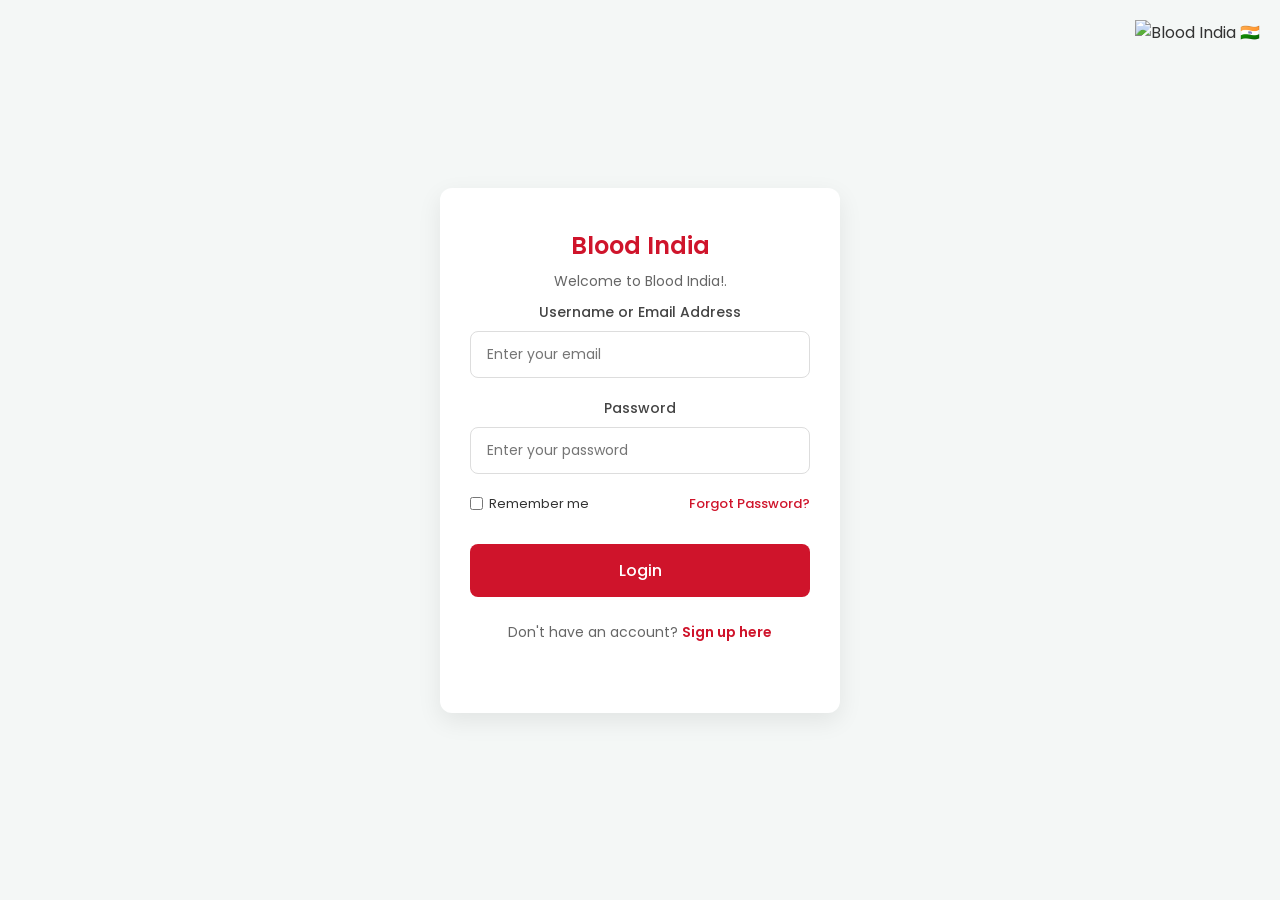
==== index.html @ 9ed2c8af "Html changes" ====
<!DOCTYPE html>
<html lang="en">
<head>
    <meta charset="UTF-8">
    <meta name="viewport" content="width=device-width, initial-scale=1.0">
    <title>Login - Blood India</title>
    <link rel="stylesheet" href="style.css">
    <link href="https://fonts.googleapis.com/css2?family=Poppins:wght@300;400;500;600&display=swap" rel="stylesheet">
</head>
<body>
    <div class="login-wrapper">
        <div class="login-card">
            <div class="login-header">
                <div class="logo-icon">
                <h1>Blood India</h1>
                <p>Welcome to Blood India!.</p>
            </div>
            
            <form action="#" method="POST" class="login-form">
                <div class="input-group">
                    <label for="email">Username or Email Address</label>
                    <input type="email" id="email" name="email" placeholder="Enter your email" required>
                </div>
                
                <div class="input-group">
                    <label for="password">Password</label>
                    <input type="password" id="password" name="password" placeholder="Enter your password" required>
                </div>
                
                <div class="form-actions">
                    <div class="remember-me">
                        <input type="checkbox" id="remember">
                        <label for="remember">Remember me</label>
                    </div>
                    <a href="#" class="forgot-password">Forgot Password?</a>
                </div>
                
                <button type="submit" class="login-btn">Login</button>
            </form>
            
            <div class="login-footer">
                <p>Don't have an account? <a href="#">Sign up here</a></p>
            </div>
        </div>
    </div>
</body>
</html>

<div class="logo-container">
    <img src="file:///Users/prajwalurs/Downloads/blood-india-logo.svg" alt="Blood India 🇮🇳" class="top-right-logo">
</div>
---- style.css ----
/* --- Global Reset & Typography --- */
* {
    margin: 0;
    padding: 0;
    box-sizing: border-box;
    font-family: 'Poppins', sans-serif;
}

body {
    background-color: #f4f7f6;
    color: #333;
    display: flex;
    justify-content: center;
    align-items: center;
    min-height: 100vh;
}

/* --- Layout & Card Styling --- */
.login-wrapper {
    width: 100%;
    padding: 20px;
    display: flex;
    justify-content: center;
}

.login-card {
    background-color: #ffffff;
    max-width: 400px;
    width: 100%;
    padding: 40px 30px;
    border-radius: 12px;
    box-shadow: 0 8px 24px rgba(0, 0, 0, 0.08);
}

/* --- Header & Branding --- */
.login-header {
    text-align: center;
    margin-bottom: 30px;
}

.logo-icon {
    font-size: 40px;
    margin-bottom: 10px;
}

.login-header h1 {
    font-size: 24px;
    color: #cf142b; /* Crimson Red matching the Blood India theme */
    font-weight: 600;
    margin-bottom: 8px;
}

.login-header p {
    font-size: 14px;
    color: #666;
}

/* --- Form Inputs --- */
.login-form {
    display: flex;
    flex-direction: column;
    gap: 20px;
}

.input-group {
    display: flex;
    flex-direction: column;
    gap: 8px;
}

.input-group label {
    font-size: 14px;
    font-weight: 500;
    color: #444;
}

.input-group input {
    padding: 12px 16px;
    border: 1px solid #ddd;
    border-radius: 8px;
    font-size: 14px;
    outline: none;
    transition: border-color 0.3s ease;
}

.input-group input:focus {
    border-color: #cf142b;
    box-shadow: 0 0 0 3px rgba(207, 20, 43, 0.1);
}

/* --- Form Actions (Remember Me & Forgot Password) --- */
.form-actions {
    display: flex;
    justify-content: space-between;
    align-items: center;
    font-size: 13px;
}

.remember-me {
    display: flex;
    align-items: center;
    gap: 6px;
}

.forgot-password {
    color: #cf142b;
    text-decoration: none;
    font-weight: 500;
}

.forgot-password:hover {
    text-decoration: underline;
}

/* --- Submit Button --- */
.login-btn {
    background-color: #cf142b;
    color: white;
    border: none;
    padding: 14px;
    border-radius: 8px;
    font-size: 16px;
    font-weight: 500;
    cursor: pointer;
    transition: background-color 0.3s ease, transform 0.1s ease;
    margin-top: 10px;
}

.login-btn:hover {
    background-color: #a81023;
}

.login-btn:active {
    transform: scale(0.98);
}

/* --- Footer Section --- */
.login-footer {
    text-align: center;
    margin-top: 25px;
    font-size: 14px;
    color: #666;
}

.login-footer a {
    color: #cf142b;
    text-decoration: none;
    font-weight: 600;
}

.login-footer a:hover {
    text-decoration: underline;
}

.logo-container {
    position: fixed;
    top: 20px;   /* Distance from the top edge */
    right: 20px; /* Distance from the right edge */
    z-index: 1000; /* Ensures it stays on top of other elements */
}

.top-right-logo {
    height: 60px; /* Adjust the height to fit your design */
    width: auto;  /* Maintains the aspect ratio */
}
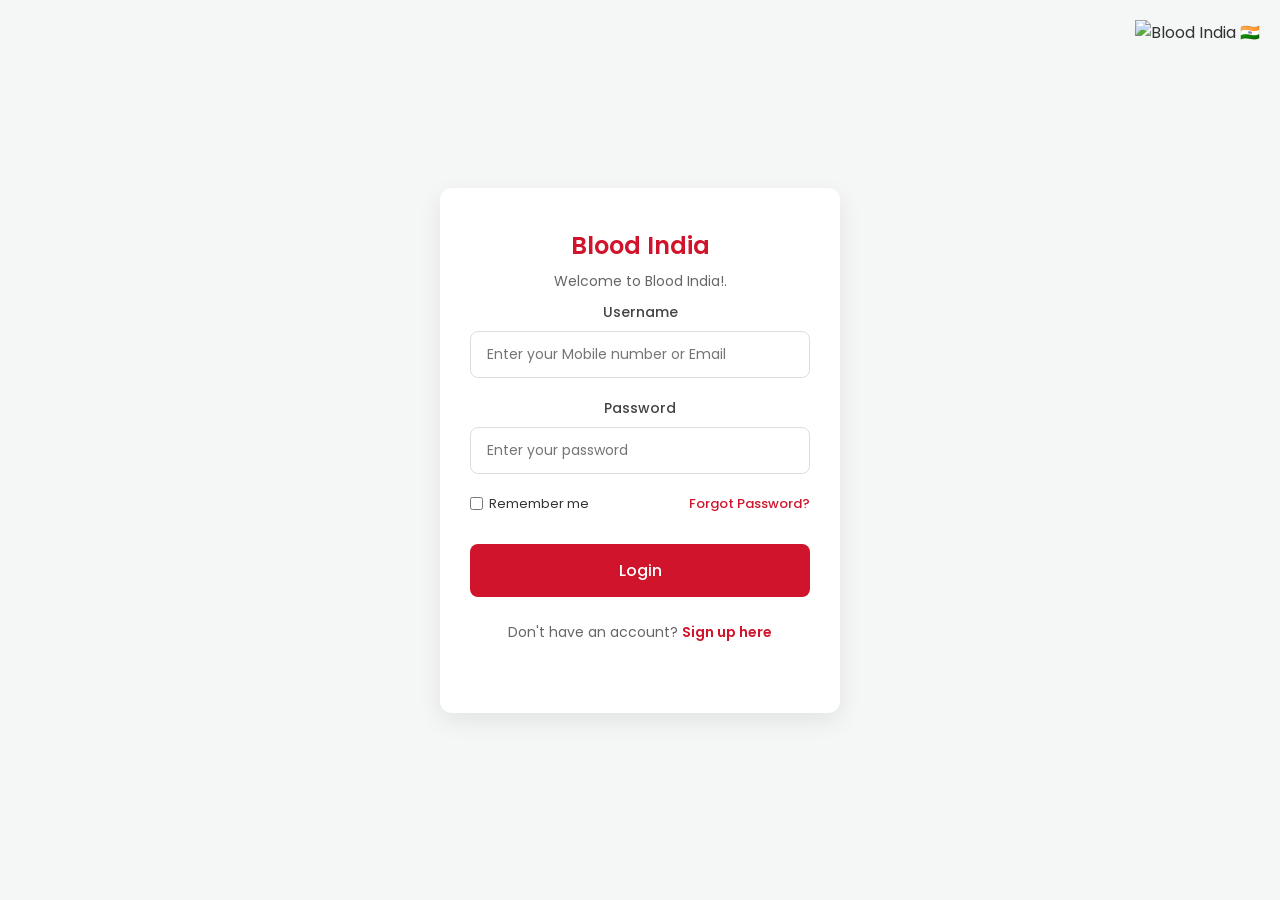
==== commit 7c3894c9: "Added CSS corrections" ====
--- a/index.html
+++ b/index.html
@@ -18,8 +18,8 @@
             
             <form action="#" method="POST" class="login-form">
                 <div class="input-group">
-                    <label for="email">Username or Email Address</label>
-                    <input type="email" id="email" name="email" placeholder="Enter your email" required>
+                    <label for="email">Username</label>
+                    <input type="email" id="email" name="email" placeholder="Enter your Mobile number or Email" required>
                 </div>
                 
                 <div class="input-group">
--- a/style.css
+++ b/style.css
@@ -152,6 +152,12 @@
     text-decoration: underline;
 }
 
+.password-label-container {
+  text-align: left;
+  display: block;
+  width: 100%;
+}
+
 .logo-container {
     position: fixed;
     top: 20px;   /* Distance from the top edge */
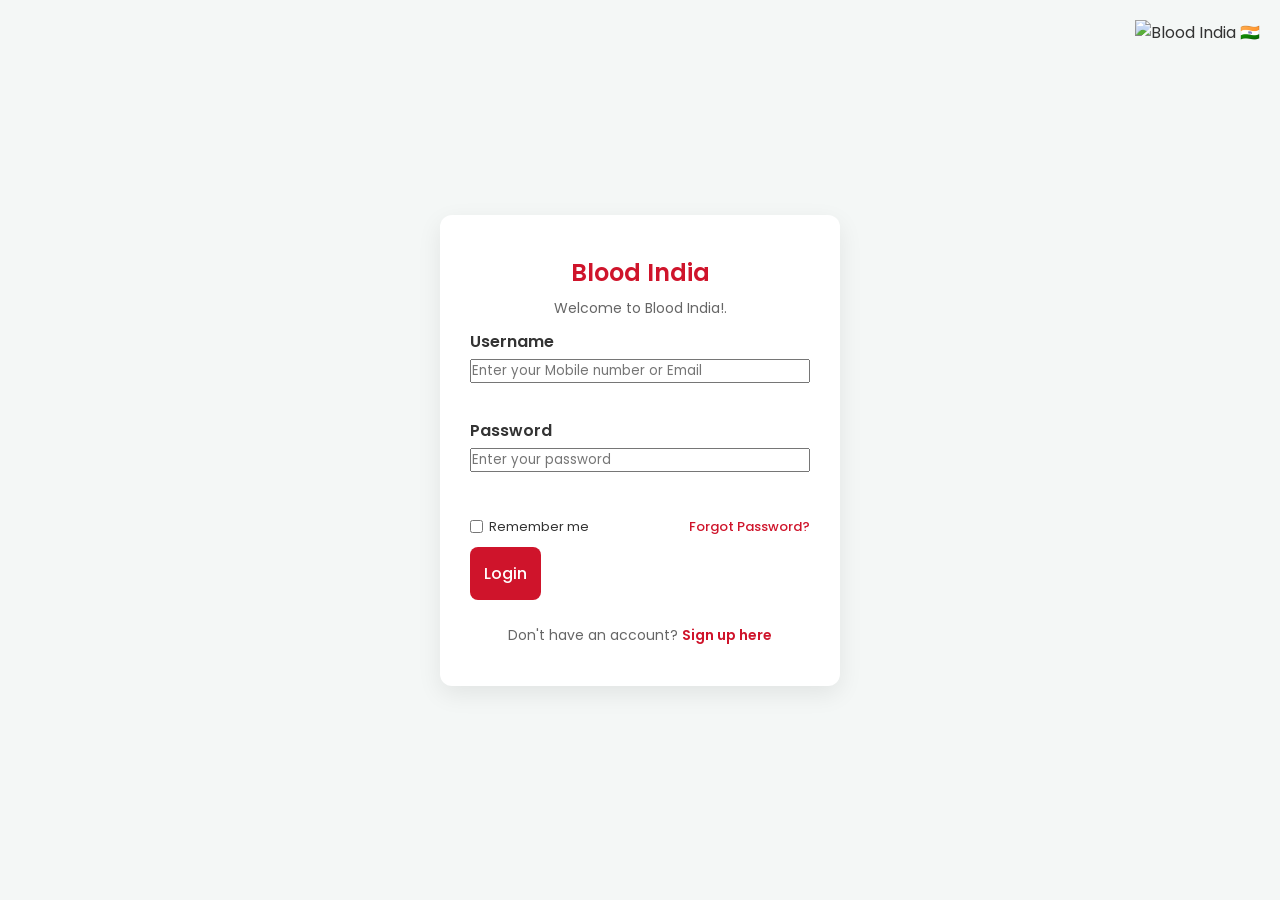
==== commit 4334f85a: "css correction" ====
--- a/index.html
+++ b/index.html
@@ -17,14 +17,15 @@
             </div>
             
             <form action="#" method="POST" class="login-form">
-                <div class="input-group">
-                    <label for="email">Username</label>
-                    <input type="email" id="email" name="email" placeholder="Enter your Mobile number or Email" required>
+                <div class="form-group">
+                <label for="username">Username</label>
+                <input type="text" id="username" placeholder="Enter your Mobile number or Email">
                 </div>
-                
-                <div class="input-group">
+
+                <div class="form-group">
                     <label for="password">Password</label>
-                    <input type="password" id="password" name="password" placeholder="Enter your password" required>
+                    <input type="password" id="password" placeholder="Enter your password">
+                </div>
                 </div>
                 
                 <div class="form-actions">
@@ -48,4 +49,5 @@
 
 <div class="logo-container">
     <img src="file:///Users/prajwalurs/Downloads/blood-india-logo.svg" alt="Blood India 🇮🇳" class="top-right-logo">
-</div>+</div>
+
--- a/style.css
+++ b/style.css
@@ -168,4 +168,23 @@
 .top-right-logo {
     height: 60px; /* Adjust the height to fit your design */
     width: auto;  /* Maintains the aspect ratio */
+}
+.form-group {
+    display: flex;
+    flex-direction: column;
+    align-items: flex-start; /* Aligns the children (label and input) to the left */
+    width: 100%;             /* Ensures it takes the full width of the login card */
+    margin-bottom: 15px;     /* Spacing between the fields */
+}
+
+.form-group label {
+    text-align: left;
+    width: 100%;
+    margin-bottom: 5px;      /* Small gap between the label and the input box */
+    font-weight: 600;        /* To match the bold styling in your screenshot */
+}
+
+.form-group input {
+    width: 100%;             /* Ensures the input box fills the card width */
+    /* Add your existing padding and border styles here */
 }
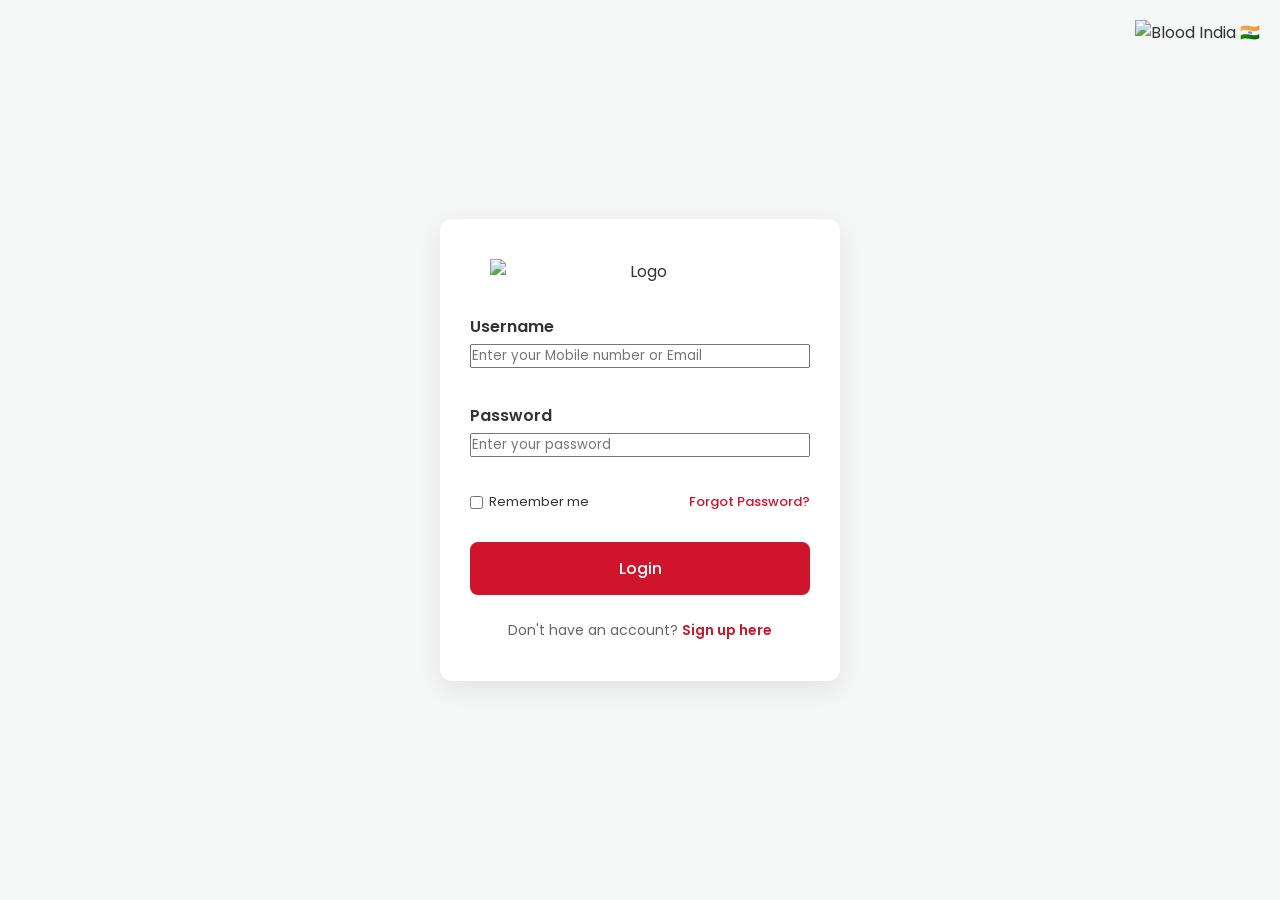
==== commit 4e0fcb14: "latest push" ====
--- a/index.html
+++ b/index.html
@@ -11,21 +11,22 @@
     <div class="login-wrapper">
         <div class="login-card">
             <div class="login-header">
-                <div class="logo-icon">
-                <h1>Blood India</h1>
-                <p>Welcome to Blood India!.</p>
+            <div class="header-content">
+            <img src="file:///Users/prajwalurs/Downloads/Gemini_Generated_Image_j96ecsj96ecsj96e.png" alt="Logo" class="header-logo">
+
             </div>
+            <p></p>
+            </div>
+
             
-            <form action="#" method="POST" class="login-form">
+            <form id="loginForm" class="login-form">
                 <div class="form-group">
-                <label for="username">Username</label>
-                <input type="text" id="username" placeholder="Enter your Mobile number or Email">
+                    <label for="username">Username</label>
+                    <input type="text" id="username" placeholder="Enter your Mobile number or Email">
                 </div>
 
-                <div class="form-group">
-                    <label for="password">Password</label>
+                <div class="form-group" style="text-align: left;"> <label for="password">Password</label>
                     <input type="password" id="password" placeholder="Enter your password">
-                </div>
                 </div>
                 
                 <div class="form-actions">
@@ -44,10 +45,19 @@
             </div>
         </div>
     </div>
+
+    <div class="logo-container">
+        <img src="file:///Users/prajwalurs/Downloads/Gemini_Generated_Image_j96ecsj96ecsj96e.png" alt="Blood India 🇮🇳" class="top-right-logo">
+    </div>
+
+    <script>
+        // Intercept the form submission
+        document.getElementById('loginForm').addEventListener('submit', function(e) {
+            e.preventDefault(); // Prevents the browser's default reload/POST behavior
+            
+            // Your logic here (e.g., fetch request to API)
+            console.log("Login clicked! No refresh popup will appear.");
+        });
+    </script>
 </body>
-</html>
-
-<div class="logo-container">
-    <img src="file:///Users/prajwalurs/Downloads/blood-india-logo.svg" alt="Blood India 🇮🇳" class="top-right-logo">
-</div>
-
+</html>
--- a/style.css
+++ b/style.css
@@ -166,9 +166,10 @@
 }
 
 .top-right-logo {
-    height: 60px; /* Adjust the height to fit your design */
+    height: 80px; /* Adjust the height to fit your design */
     width: auto;  /* Maintains the aspect ratio */
 }
+
 .form-group {
     display: flex;
     flex-direction: column;
@@ -178,7 +179,7 @@
 }
 
 .form-group label {
-    text-align: left;
+    text-align: ;
     width: 100%;
     margin-bottom: 5px;      /* Small gap between the label and the input box */
     font-weight: 600;        /* To match the bold styling in your screenshot */
@@ -187,4 +188,21 @@
 .form-group input {
     width: 100%;             /* Ensures the input box fills the card width */
     /* Add your existing padding and border styles here */
+}
+
+.header-content {
+    display: flex;
+    align-items: center; /* Vertically aligns logo and text */
+    justify-content: center; /* Centers them in the card */
+    gap: 0px; /* Space between logo and text */
+    margin-bottom: 10px;
+}
+
+.header-logo {
+    width: 300px; /* Adjust size to fit your design */
+    height: auto;
+}
+
+.login-header h1 {
+    margin: 0; /* Removes default margins to keep alignment clean */
 }
